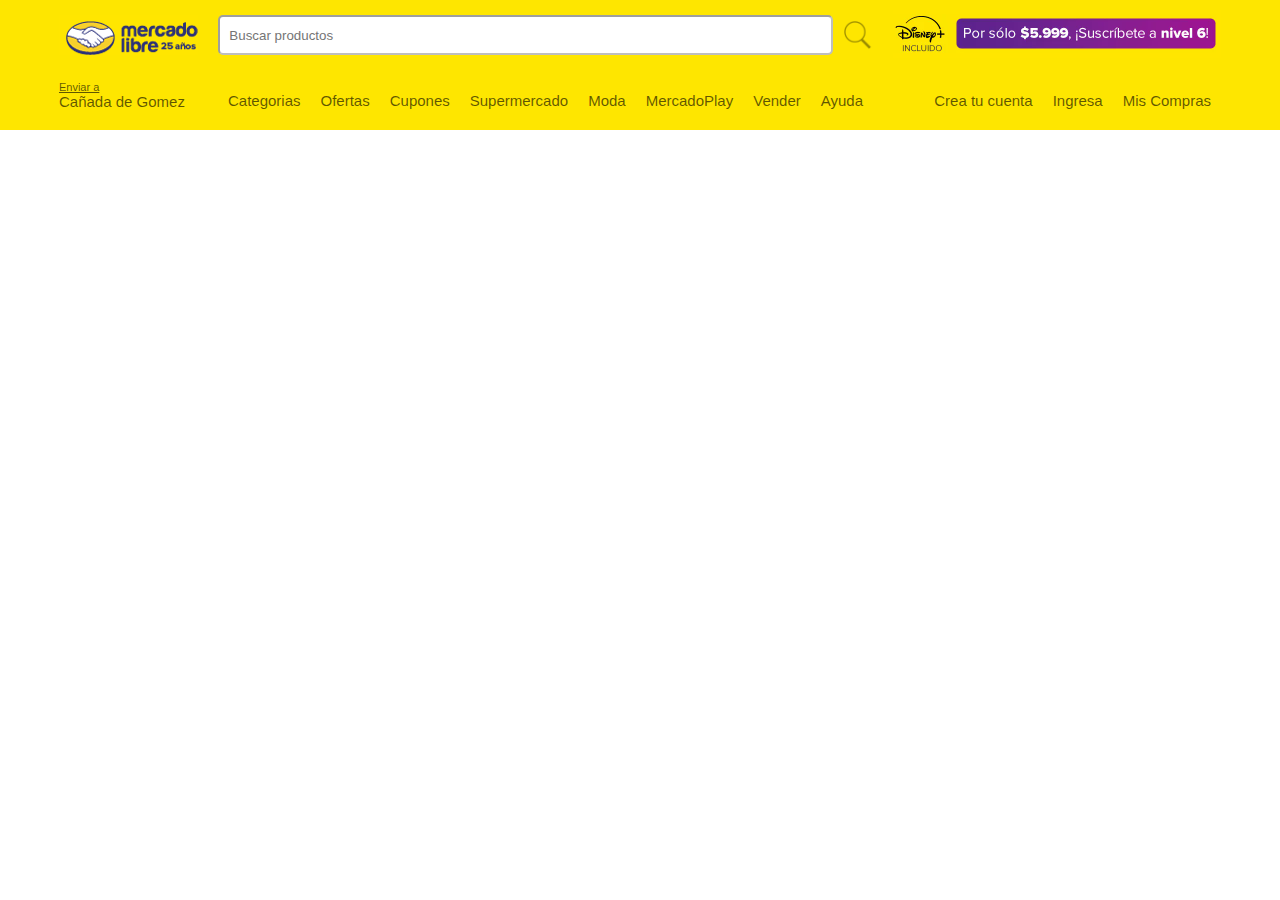
==== prueba3/index.html @ ec02a613 "act" ====
<!DOCTYPE html>
<html lang="en">
<head>
    <meta charset="UTF-8">
    <meta name="viewport" content="width=device-width, initial-scale=1.0">
    <title>Document</title>

    <link rel="stylesheet" href="css/style.css">
    <link href="css/normalice.css">
</head>
<body>

    <header>

        <div class="ContHeader">

            <div class="ContHeader__logo">
                <img src="img/logo.png" alt="">
            </div>
            
            <div class="ContHeader__SearchBar">
                <input class="ContHeader__SearchBar--bar" type="text" placeholder="  Buscar productos">
                <img class="ContHeader__SearchBar--img" src="img/search.png" alt="">
            </div> <!-- ContHeader__SearchBar-->

            <div>
                <img src="img/disney.png" alt="">
            </div>

            <div class="ContHeader__Ubicacion">
                <p class="ContHeader__Ubicacion--texto">Enviar a</p>
                <p class="ContHeader__Ubicacion--ciudad">Cañada de Gomez</p>
            </div> <!-- ContHeader__Ubicacion-->

            <nav class="ContHeader__nav">
                <a class="ContHeader__nav--item" href="#">Categorias</a>
                <a class="ContHeader__nav--item" href="#">Ofertas</a>
                <a class="ContHeader__nav--item" href="#">Cupones</a>
                <a class="ContHeader__nav--item" href="#">Supermercado</a>
                <a class="ContHeader__nav--item" href="#">Moda</a>
                <a class="ContHeader__nav--item" href="#">MercadoPlay</a>
                <a class="ContHeader__nav--item" href="#">Vender</a>
                <a class="ContHeader__nav--item" href="#">Ayuda</a>
            </nav> <!-- ContHeader__nav-->

            <nav class="ContHeader__nav2">
                <a class="ContHeader__nav2--item" href="#">Crea tu cuenta</a>
                <a class="ContHeader__nav2--item" href="#">Ingresa</a>
                <a class="ContHeader__nav2--item" href="#">Mis Compras</a>
            </nav> <!-- ContHeader__nav2-->

        </div> <!-- ContHeader-->

    </header>

    <main>
        <section class="ContPrincipal">
            <div class="ContPrincipal__img"></div>
        </section>
    </main>

</body>
</html>
---- prueba3/css/style.css ----
html {
    box-sizing: border-box;
    font-size: 62.5%;
}

*, *:before, *:after {
    box-sizing: inherit;
}

body {
    margin: 0;
}

/* Encabezado */

.ContHeader {
    display: grid;
    grid-template-columns: auto auto auto;
    grid-template-rows: repeat(2, 1fr);
    gap: 1rem 2rem;

    align-items: center;
    justify-content: center;
   
    background-color: #fee600;
    padding: 1rem;
}

.ContHeader__logo {
    display: flex;
    justify-content: center;
}

.ContHeader__SearchBar {
    display: flex;
    justify-content: center;
    align-items: center;
    gap: 1rem;
}

.ContHeader__SearchBar--bar {
    width: 100%;
    height: 4rem;
    border-color: rgba(0, 0, 0, 0.377);
    border-radius: 5px;
}

.ContHeader__SearchBar--img {
    width: 3rem;
    height: 3rem;
    opacity: 40%;
}

.ContHeader__Ubicacion {
    display: flex;
    flex-direction: column;
    justify-content: center;
}

.ContHeader__Ubicacion--texto {
    font-size: 1.1rem;
    font-family: Arial, Helvetica, sans-serif;
    text-decoration: underline;
    color: rgba(0, 0, 0, 0.623);
    margin: 0;
}


.ContHeader__Ubicacion--ciudad {
    font-size: 1.5rem;
    font-family: Arial, Helvetica, sans-serif;
    text-decoration: none;
    color: rgba(0, 0, 0, 0.623);
    margin: 0;
}

.ContHeader__nav {
    display: flex;
    justify-content: center;
}
.ContHeader__nav--item {
    font-size: 1.5rem;
    font-family: Arial, Helvetica, sans-serif;
    text-decoration: none;
    padding: 1rem 1rem 0rem 1rem;
    color: rgba(0, 0, 0, 0.623);
    

}

.ContHeader__nav2 {
    display: flex;
    justify-content: end;
}

.ContHeader__nav2--item {
    font-size: 1.5rem;
    font-family: Arial, Helvetica, sans-serif;
    text-decoration: none;
    padding: 1rem 1rem 0rem 1rem;
    color: rgba(0, 0, 0, 0.623);
}

/* Main */

.ContPrincipal {

}

.ContPrincipal__img {
    background-image: url(img/banner.webp);
}
---- prueba3/css/normalice.css ----
/*! normalize.css v8.0.1 | MIT License | github.com/necolas/normalize.css */

/* Document
   ========================================================================== */

/**
 * 1. Correct the line height in all browsers.
 * 2. Prevent adjustments of font size after orientation changes in iOS.
 */

 html {
    line-height: 1.15; /* 1 */
    -webkit-text-size-adjust: 100%; /* 2 */
  }
  
  /* Sections
     ========================================================================== */
  
  /**
   * Remove the margin in all browsers.
   */
  
  body {
    margin: 0;
  }
  
  /**
   * Render the `main` element consistently in IE.
   */
  
  main {
    display: block;
  }
  
  /**
   * Correct the font size and margin on `h1` elements within `section` and
   * `article` contexts in Chrome, Firefox, and Safari.
   */
  
  h1 {
    font-size: 2em;
    margin: 0.67em 0;
  }
  
  /* Grouping content
     ========================================================================== */
  
  /**
   * 1. Add the correct box sizing in Firefox.
   * 2. Show the overflow in Edge and IE.
   */
  
  hr {
    box-sizing: content-box; /* 1 */
    height: 0; /* 1 */
    overflow: visible; /* 2 */
  }
  
  /**
   * 1. Correct the inheritance and scaling of font size in all browsers.
   * 2. Correct the odd `em` font sizing in all browsers.
   */
  
  pre {
    font-family: monospace, monospace; /* 1 */
    font-size: 1em; /* 2 */
  }
  
  /* Text-level semantics
     ========================================================================== */
  
  /**
   * Remove the gray background on active links in IE 10.
   */
  
  a {
    background-color: transparent;
  }
  
  /**
   * 1. Remove the bottom border in Chrome 57-
   * 2. Add the correct text decoration in Chrome, Edge, IE, Opera, and Safari.
   */
  
  abbr[title] {
    border-bottom: none; /* 1 */
    text-decoration: underline; /* 2 */
    text-decoration: underline dotted; /* 2 */
  }
  
  /**
   * Add the correct font weight in Chrome, Edge, and Safari.
   */
  
  b,
  strong {
    font-weight: bolder;
  }
  
  /**
   * 1. Correct the inheritance and scaling of font size in all browsers.
   * 2. Correct the odd `em` font sizing in all browsers.
   */
  
  code,
  kbd,
  samp {
    font-family: monospace, monospace; /* 1 */
    font-size: 1em; /* 2 */
  }
  
  /**
   * Add the correct font size in all browsers.
   */
  
  small {
    font-size: 80%;
  }
  
  /**
   * Prevent `sub` and `sup` elements from affecting the line height in
   * all browsers.
   */
  
  sub,
  sup {
    font-size: 75%;
    line-height: 0;
    position: relative;
    vertical-align: baseline;
  }
  
  sub {
    bottom: -0.25em;
  }
  
  sup {
    top: -0.5em;
  }
  
  /* Embedded content
     ========================================================================== */
  
  /**
   * Remove the border on images inside links in IE 10.
   */
  
  img {
    border-style: none;
  }
  
  /* Forms
     ========================================================================== */
  
  /**
   * 1. Change the font styles in all browsers.
   * 2. Remove the margin in Firefox and Safari.
   */
  
  button,
  input,
  optgroup,
  select,
  textarea {
    font-family: inherit; /* 1 */
    font-size: 100%; /* 1 */
    line-height: 1.15; /* 1 */
    margin: 0; /* 2 */
  }
  
  /**
   * Show the overflow in IE.
   * 1. Show the overflow in Edge.
   */
  
  button,
  input { /* 1 */
    overflow: visible;
  }
  
  /**
   * Remove the inheritance of text transform in Edge, Firefox, and IE.
   * 1. Remove the inheritance of text transform in Firefox.
   */
  
  button,
  select { /* 1 */
    text-transform: none;
  }
  
  /**
   * Correct the inability to style clickable types in iOS and Safari.
   */
  
  button,
  [type="button"],
  [type="reset"],
  [type="submit"] {
    -webkit-appearance: button;
  }
  
  /**
   * Remove the inner border and padding in Firefox.
   */
  
  button::-moz-focus-inner,
  [type="button"]::-moz-focus-inner,
  [type="reset"]::-moz-focus-inner,
  [type="submit"]::-moz-focus-inner {
    border-style: none;
    padding: 0;
  }
  
  /**
   * Restore the focus styles unset by the previous rule.
   */
  
  button:-moz-focusring,
  [type="button"]:-moz-focusring,
  [type="reset"]:-moz-focusring,
  [type="submit"]:-moz-focusring {
    outline: 1px dotted ButtonText;
  }
  
  /**
   * Correct the padding in Firefox.
   */
  
  fieldset {
    padding: 0.35em 0.75em 0.625em;
  }
  
  /**
   * 1. Correct the text wrapping in Edge and IE.
   * 2. Correct the color inheritance from `fieldset` elements in IE.
   * 3. Remove the padding so developers are not caught out when they zero out
   *    `fieldset` elements in all browsers.
   */
  
  legend {
    box-sizing: border-box; /* 1 */
    color: inherit; /* 2 */
    display: table; /* 1 */
    max-width: 100%; /* 1 */
    padding: 0; /* 3 */
    white-space: normal; /* 1 */
  }
  
  /**
   * Add the correct vertical alignment in Chrome, Firefox, and Opera.
   */
  
  progress {
    vertical-align: baseline;
  }
  
  /**
   * Remove the default vertical scrollbar in IE 10+.
   */
  
  textarea {
    overflow: auto;
  }
  
  /**
   * 1. Add the correct box sizing in IE 10.
   * 2. Remove the padding in IE 10.
   */
  
  [type="checkbox"],
  [type="radio"] {
    box-sizing: border-box; /* 1 */
    padding: 0; /* 2 */
  }
  
  /**
   * Correct the cursor style of increment and decrement buttons in Chrome.
   */
  
  [type="number"]::-webkit-inner-spin-button,
  [type="number"]::-webkit-outer-spin-button {
    height: auto;
  }
  
  /**
   * 1. Correct the odd appearance in Chrome and Safari.
   * 2. Correct the outline style in Safari.
   */
  
  [type="search"] {
    -webkit-appearance: textfield; /* 1 */
    outline-offset: -2px; /* 2 */
  }
  
  /**
   * Remove the inner padding in Chrome and Safari on macOS.
   */
  
  [type="search"]::-webkit-search-decoration {
    -webkit-appearance: none;
  }
  
  /**
   * 1. Correct the inability to style clickable types in iOS and Safari.
   * 2. Change font properties to `inherit` in Safari.
   */
  
  ::-webkit-file-upload-button {
    -webkit-appearance: button; /* 1 */
    font: inherit; /* 2 */
  }
  
  /* Interactive
     ========================================================================== */
  
  /*
   * Add the correct display in Edge, IE 10+, and Firefox.
   */
  
  details {
    display: block;
  }
  
  /*
   * Add the correct display in all browsers.
   */
  
  summary {
    display: list-item;
  }
  
  /* Misc
     ========================================================================== */
  
  /**
   * Add the correct display in IE 10+.
   */
  
  template {
    display: none;
  }
  
  /**
   * Add the correct display in IE 10.
   */
  
  [hidden] {
    display: none;
  }
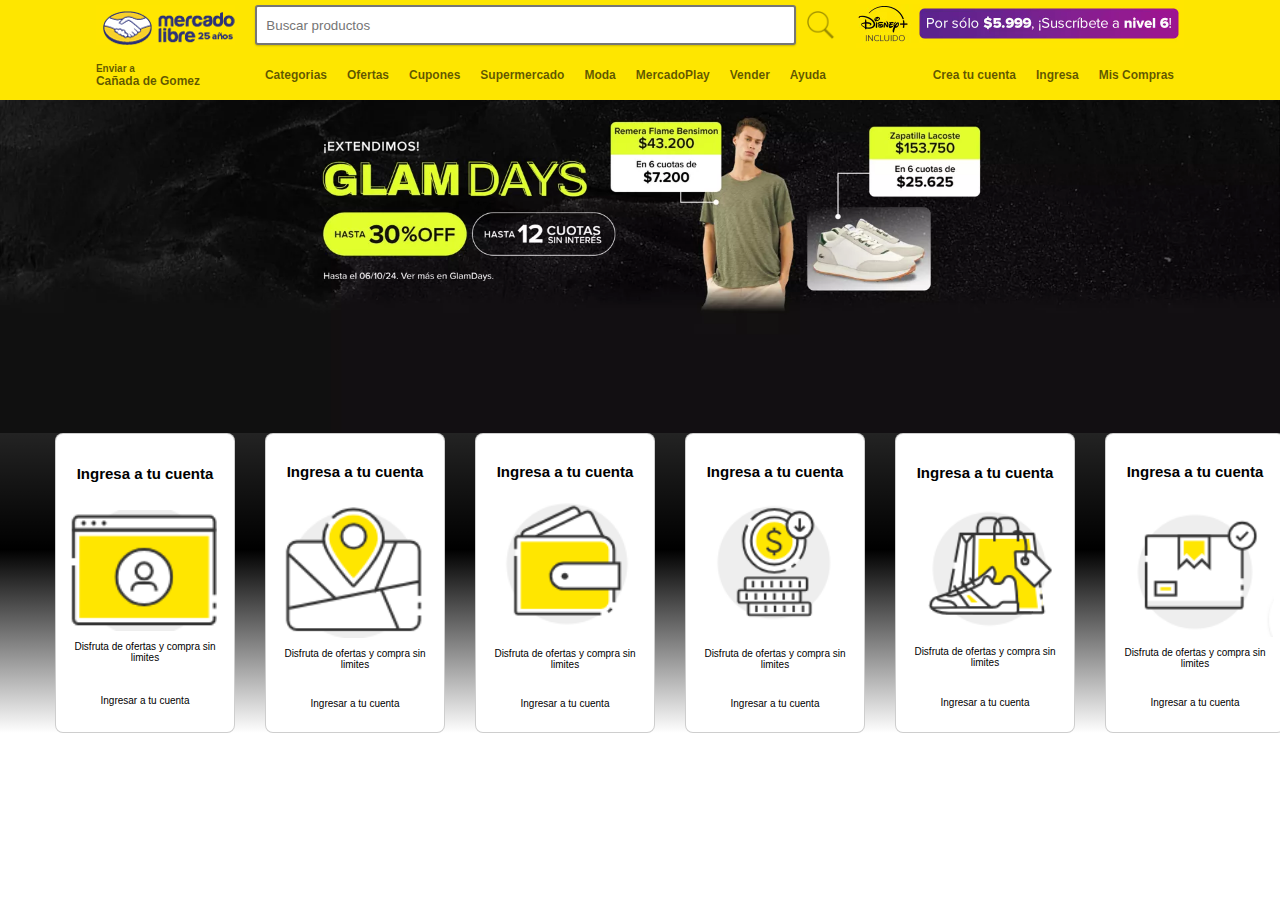
==== commit fc9dd0e7: "axc" ====
--- a/prueba3/index.html
+++ b/prueba3/index.html
@@ -55,8 +55,99 @@
 
     <main>
         <section class="ContPrincipal">
-            <div class="ContPrincipal__img"></div>
-        </section>
+
+            <img class="ContPrincipal__img" src="img/banner.png" alt="">
+
+            <div class="ContPrincipal__Cards">
+
+                <div class="ContPrincipal__Cards--card">
+                    
+                    <div class="Card__UpText">
+                        <p>Ingresa a tu cuenta</p>
+                    </div>
+                    <div class="Card__img">
+                        <img src="img/icono1.png" alt="">
+                        <p>Disfruta de ofertas y compra sin limites</p>
+                    </div>
+                    <div class="Card__DownText">
+                        <p>Ingresar a tu cuenta</p>
+                    </div>
+
+                </div>
+                <div class="ContPrincipal__Cards--card">
+
+                    <div class="Card__UpText">
+                        <p>Ingresa a tu cuenta</p>
+                    </div>
+                    <div class="Card__img">
+                        <img src="img/icono2.png" alt="">
+                        <p>Disfruta de ofertas y compra sin limites</p>
+                    </div>
+                    <div class="Card__DownText">
+                        <p>Ingresar a tu cuenta</p>
+                    </div>
+
+                </div>
+                <div class="ContPrincipal__Cards--card">
+
+                    <div class="Card__UpText">
+                        <p>Ingresa a tu cuenta</p>
+                    </div>
+                    <div class="Card__img">
+                        <img src="img/icono3.png" alt="">
+                        <p>Disfruta de ofertas y compra sin limites</p>
+                    </div>
+                    <div class="Card__DownText">
+                        <p>Ingresar a tu cuenta</p>
+                    </div>
+
+                </div>
+                <div class="ContPrincipal__Cards--card">
+
+                    <div class="Card__UpText">
+                        <p>Ingresa a tu cuenta</p>
+                    </div>
+                    <div class="Card__img">
+                        <img src="img/icono4.png" alt="">
+                        <p>Disfruta de ofertas y compra sin limites</p>
+                    </div>
+                    <div class="Card__DownText">
+                        <p>Ingresar a tu cuenta</p>
+                    </div>
+
+                </div>
+                <div class="ContPrincipal__Cards--card">
+
+                    <div class="Card__UpText">
+                        <p>Ingresa a tu cuenta</p>
+                    </div>
+                    <div class="Card__img">
+                        <img src="img/icono5.png" alt="">
+                        <p>Disfruta de ofertas y compra sin limites</p>
+                    </div>
+                    <div class="Card__DownText">
+                        <p>Ingresar a tu cuenta</p>
+                    </div>
+
+                </div>
+                <div class="ContPrincipal__Cards--card">
+
+                    <div class="Card__UpText">
+                        <p>Ingresa a tu cuenta</p>
+                    </div>
+                    <div class="Card__img">
+                        <img src="img/icono6.png" alt="">
+                        <p>Disfruta de ofertas y compra sin limites</p>
+                    </div>
+                    <div class="Card__DownText">
+                        <p>Ingresar a tu cuenta</p>
+                    </div>
+
+                </div>
+
+            </div> <!-- ContPrincipal__Cards -->
+
+        </section> <!-- ContPrincipal -->
     </main>
 
 </body>
--- a/prueba3/css/style.css
+++ b/prueba3/css/style.css
@@ -17,13 +17,12 @@
     display: grid;
     grid-template-columns: auto auto auto;
     grid-template-rows: repeat(2, 1fr);
-    gap: 1rem 2rem;
+    gap: 0rem 2rem;
 
     align-items: center;
     justify-content: center;
    
     background-color: #fee600;
-    padding: 1rem;
 }
 
 .ContHeader__logo {
@@ -41,8 +40,9 @@
 .ContHeader__SearchBar--bar {
     width: 100%;
     height: 4rem;
-    border-color: rgba(0, 0, 0, 0.377);
-    border-radius: 5px;
+    border-radius: 3px;
+    border-style: solid;
+    box-shadow: 0 1px 2px 0 rgba(0,0,0,.2);
 }
 
 .ContHeader__SearchBar--img {
@@ -57,17 +57,25 @@
     justify-content: center;
 }
 
+.ContHeader__Ubicacion:hover {
+    border: 1px;
+    border-style: solid;
+    border-radius: 5px;
+    border-color: rgba(0, 0, 0, 0.123);
+}
+
 .ContHeader__Ubicacion--texto {
-    font-size: 1.1rem;
+    font-size: 1rem;
+    font-weight: bold;
     font-family: Arial, Helvetica, sans-serif;
-    text-decoration: underline;
     color: rgba(0, 0, 0, 0.623);
     margin: 0;
 }
 
 
 .ContHeader__Ubicacion--ciudad {
-    font-size: 1.5rem;
+    font-size: 1.2rem;
+    font-weight: bold;
     font-family: Arial, Helvetica, sans-serif;
     text-decoration: none;
     color: rgba(0, 0, 0, 0.623);
@@ -79,10 +87,11 @@
     justify-content: center;
 }
 .ContHeader__nav--item {
-    font-size: 1.5rem;
+    font-size: 1.2rem;
+    font-weight: bold;
     font-family: Arial, Helvetica, sans-serif;
     text-decoration: none;
-    padding: 1rem 1rem 0rem 1rem;
+    padding: 0rem 1rem 0rem 1rem;
     color: rgba(0, 0, 0, 0.623);
     
 
@@ -94,19 +103,70 @@
 }
 
 .ContHeader__nav2--item {
-    font-size: 1.5rem;
+    font-size: 1.2rem;
+    font-weight: bold;
     font-family: Arial, Helvetica, sans-serif;
     text-decoration: none;
-    padding: 1rem 1rem 0rem 1rem;
+    padding: 0rem 1rem 0rem 1rem;
     color: rgba(0, 0, 0, 0.623);
 }
 
 /* Main */
 
 .ContPrincipal {
+    background: rgb(18,15,18);
+    background: linear-gradient(180deg, rgba(0, 0, 0, 0.671) 27%, rgba(0,0,0,1) 71%, rgba(255,255,255,1) 100%);
+}
+
+.ContPrincipal__img {
+    display: flex;
+    height: 100%;
+    width: 100%;
+    
+}
+
+.ContPrincipal__Cards{
+    display: grid;
+    grid-template-columns: repeat(6 ,12rem);
+    gap: 9rem;
+    justify-content: center;
+    z-index: 5;
+    position: relative;
+}
+
+.ContPrincipal__Cards--card {
+    display: flex;
+    flex-direction: row;
+    flex-wrap: wrap;
+    align-items: center;
+    justify-content: center;
+    text-align: center;
+
+    padding: 1rem;
+    width: 18rem;
+    height: 30rem;
+    background-color: rgb(255, 255, 255);
+    border-color: rgba(0, 0, 0, 0.192);
+    border-style: solid;
+    border-radius: 8px;
+    border-width: 1px;
+}
+
+
+.Card__UpText {
+    font-family: Arial, Helvetica, sans-serif;
+    font-size: 1.5rem;
+    font-weight: bold;
+}
+
+.Card__img {
+    display: flex;
+    flex-direction: column;
+    justify-content: center;
+    font-family: Arial, Helvetica, sans-serif;
 
 }
 
-.ContPrincipal__img {
-    background-image: url(img/banner.webp);
+.Card__DownText {
+    font-family: Arial, Helvetica, sans-serif;
 }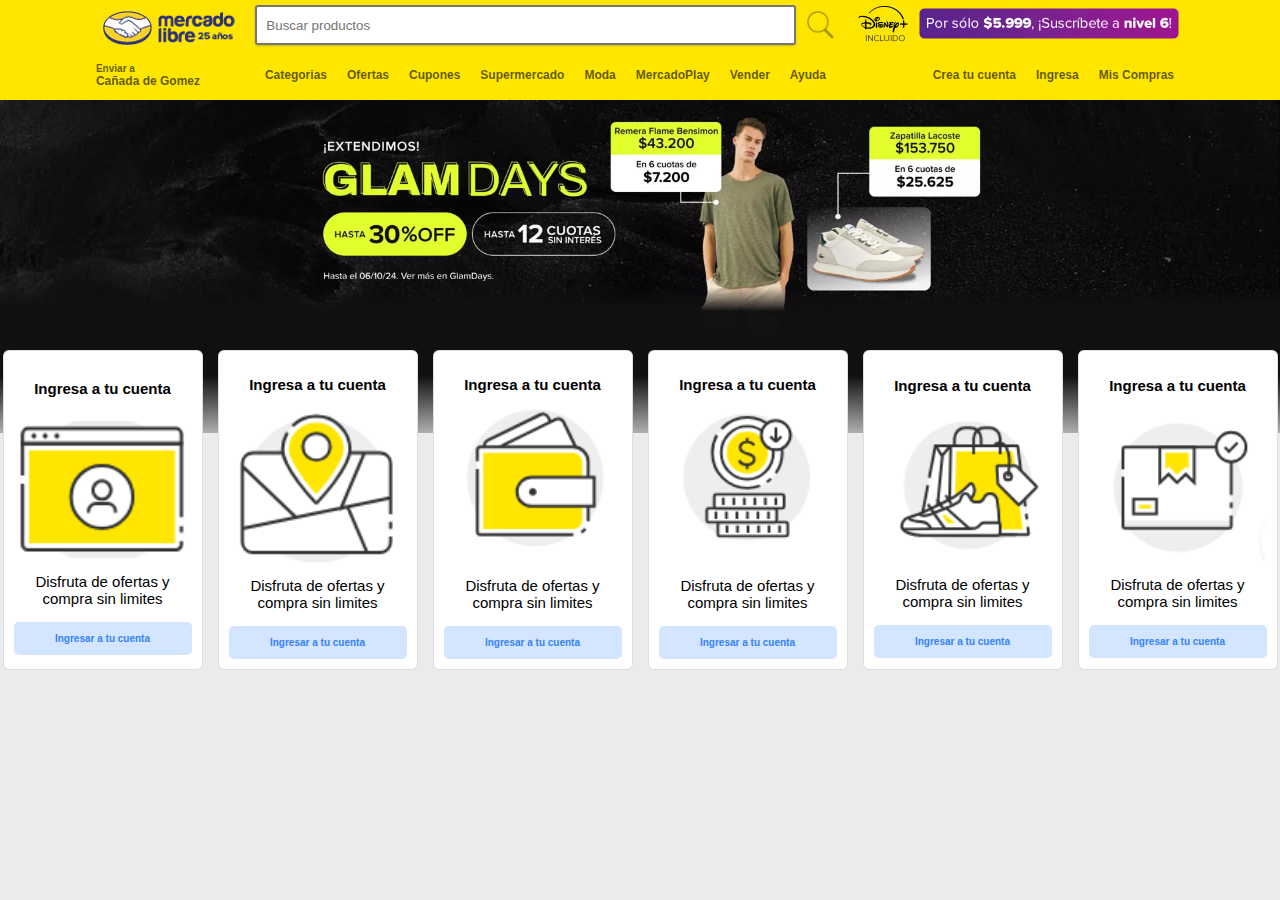
==== commit b5742f2f: "act" ====
--- a/prueba3/index.html
+++ b/prueba3/index.html
@@ -53,10 +53,12 @@
 
     </header>
 
-    <main>
+    <main>  
         <section class="ContPrincipal">
 
-            <img class="ContPrincipal__img" src="img/banner.png" alt="">
+            <div class="ContPrincipal__Banner">
+                <img class="ContPrincipal__img" src="img/banner.png" alt="">
+            </div> <!-- ContPrincipal__Banner -->
 
             <div class="ContPrincipal__Cards">
 
@@ -65,6 +67,7 @@
                     <div class="Card__UpText">
                         <p>Ingresa a tu cuenta</p>
                     </div>
+                <div class="Card__Hover">
                     <div class="Card__img">
                         <img src="img/icono1.png" alt="">
                         <p>Disfruta de ofertas y compra sin limites</p>
@@ -72,6 +75,8 @@
                     <div class="Card__DownText">
                         <p>Ingresar a tu cuenta</p>
                     </div>
+                </div>
+
 
                 </div>
                 <div class="ContPrincipal__Cards--card">
@@ -79,13 +84,31 @@
                     <div class="Card__UpText">
                         <p>Ingresa a tu cuenta</p>
                     </div>
-                    <div class="Card__img">
-                        <img src="img/icono2.png" alt="">
-                        <p>Disfruta de ofertas y compra sin limites</p>
+                    <div class="Card__Hover">
+                        <div class="Card__img">
+                            <img src="img/icono2.png" alt="">
+                            <p>Disfruta de ofertas y compra sin limites</p>
+                        </div>
+                        <div class="Card__DownText">
+                            <p>Ingresar a tu cuenta</p>
+                        </div>
                     </div>
-                    <div class="Card__DownText">
-                        <p>Ingresar a tu cuenta</p>
+                </div>
+                <div class="ContPrincipal__Cards--card">
+
+                    <div class="Card__UpText">
+                        <p>Ingresa a tu cuenta</p>
                     </div>
+                    <div class="Card__Hover">
+                        <div class="Card__img">
+                            <img src="img/icono3.png" alt="">
+                            <p>Disfruta de ofertas y compra sin limites</p>
+                        </div>
+                        <div class="Card__DownText">
+                            <p>Ingresar a tu cuenta</p>
+                        </div>
+                    </div>
+
 
                 </div>
                 <div class="ContPrincipal__Cards--card">
@@ -93,13 +116,16 @@
                     <div class="Card__UpText">
                         <p>Ingresa a tu cuenta</p>
                     </div>
-                    <div class="Card__img">
-                        <img src="img/icono3.png" alt="">
-                        <p>Disfruta de ofertas y compra sin limites</p>
+                    <div class="Card__Hover">
+                        <div class="Card__img">
+                            <img src="img/icono4.png" alt="">
+                            <p>Disfruta de ofertas y compra sin limites</p>
+                        </div>
+                        <div class="Card__DownText">
+                            <p>Ingresar a tu cuenta</p>
+                        </div>
                     </div>
-                    <div class="Card__DownText">
-                        <p>Ingresar a tu cuenta</p>
-                    </div>
+
 
                 </div>
                 <div class="ContPrincipal__Cards--card">
@@ -107,13 +133,16 @@
                     <div class="Card__UpText">
                         <p>Ingresa a tu cuenta</p>
                     </div>
-                    <div class="Card__img">
-                        <img src="img/icono4.png" alt="">
-                        <p>Disfruta de ofertas y compra sin limites</p>
+                    <div class="Card__Hover">
+                        <div class="Card__img">
+                            <img src="img/icono5.png" alt="">
+                            <p>Disfruta de ofertas y compra sin limites</p>
+                        </div>
+                        <div class="Card__DownText">
+                            <p>Ingresar a tu cuenta</p>
+                        </div>
                     </div>
-                    <div class="Card__DownText">
-                        <p>Ingresar a tu cuenta</p>
-                    </div>
+
 
                 </div>
                 <div class="ContPrincipal__Cards--card">
@@ -121,27 +150,16 @@
                     <div class="Card__UpText">
                         <p>Ingresa a tu cuenta</p>
                     </div>
-                    <div class="Card__img">
-                        <img src="img/icono5.png" alt="">
-                        <p>Disfruta de ofertas y compra sin limites</p>
-                    </div>
-                    <div class="Card__DownText">
-                        <p>Ingresar a tu cuenta</p>
+                    <div class="Card__Hover">
+                        <div class="Card__img">
+                            <img src="img/icono6.png" alt="">
+                            <p>Disfruta de ofertas y compra sin limites</p>
+                        </div>
+                        <div class="Card__DownText">
+                            <p>Ingresar a tu cuenta</p>
+                        </div>
                     </div>
 
-                </div>
-                <div class="ContPrincipal__Cards--card">
-
-                    <div class="Card__UpText">
-                        <p>Ingresa a tu cuenta</p>
-                    </div>
-                    <div class="Card__img">
-                        <img src="img/icono6.png" alt="">
-                        <p>Disfruta de ofertas y compra sin limites</p>
-                    </div>
-                    <div class="Card__DownText">
-                        <p>Ingresar a tu cuenta</p>
-                    </div>
 
                 </div>
 
--- a/prueba3/css/style.css
+++ b/prueba3/css/style.css
@@ -9,6 +9,7 @@
 
 body {
     margin: 0;
+    background-color: #ebebeb;
 }
 
 /* Encabezado */
@@ -114,8 +115,17 @@
 /* Main */
 
 .ContPrincipal {
-    background: rgb(18,15,18);
-    background: linear-gradient(180deg, rgba(0, 0, 0, 0.671) 27%, rgba(0,0,0,1) 71%, rgba(255,255,255,1) 100%);
+    position: relative;
+    
+}
+
+.Card__Hover:hover{
+    color: #3483fa;
+    
+}
+
+.ContPrincipal__Banner {
+    position: absolute;
 }
 
 .ContPrincipal__img {
@@ -126,12 +136,18 @@
 }
 
 .ContPrincipal__Cards{
-    display: grid;
-    grid-template-columns: repeat(6 ,12rem);
-    gap: 9rem;
-    justify-content: center;
-    z-index: 5;
+    display: flex;
+    flex-direction: row;
+    justify-content: space-between;
+    justify-content: center;
+    box-sizing: border-box;
+    
+    gap: 1.5rem   ;
+
     position: relative;
+    top: 25rem;
+    background: rgb(255,255,255);
+    background: linear-gradient(180deg, rgba(255,255,255,0) 8%, rgba(235,235,235,0.9316059187346813) 31%, rgba(235,235,235,1) 36%); 
 }
 
 .ContPrincipal__Cards--card {
@@ -143,12 +159,12 @@
     text-align: center;
 
     padding: 1rem;
-    width: 18rem;
-    height: 30rem;
+    width: 20rem;
+    height: 32rem;
     background-color: rgb(255, 255, 255);
-    border-color: rgba(0, 0, 0, 0.192);
+    border-color: rgba(0, 0, 0, 0.130);
     border-style: solid;
-    border-radius: 8px;
+    border-radius: 6px;
     border-width: 1px;
 }
 
@@ -164,9 +180,29 @@
     flex-direction: column;
     justify-content: center;
     font-family: Arial, Helvetica, sans-serif;
-
+    font-size: 1.5rem;
+    
+}
+
+.Card__img:hover,.Card__DownText:hover {
+    color: #3483fa;
+    cursor: pointer;
 }
 
 .Card__DownText {
-    font-family: Arial, Helvetica, sans-serif;
+    display: flex;
+    justify-content: center;
+    align-items: end;
+    font-family: Arial, Helvetica, sans-serif;
+    font-weight: bold;
+    color: #3483fa;
+    background-color: #aaccff84;
+    padding: 1px 1rem;
+
+    box-sizing: border-box;
+    border-radius: 5px;
+}
+
+.Card__DownText:hover {
+    cursor: pointer;
 }